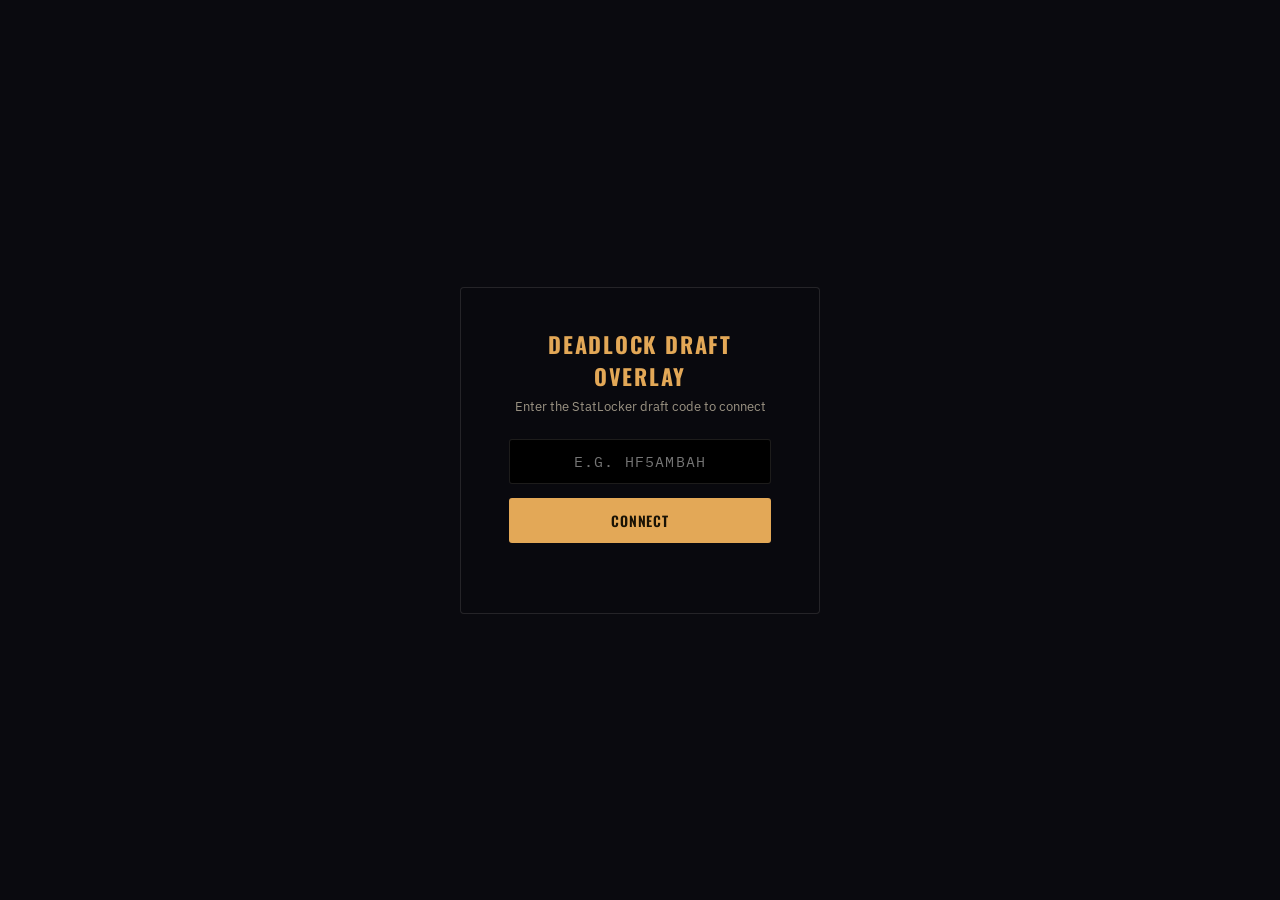
==== index.html @ af98deb0 "Initial commit: Deadlock tournament draft overlay" ====
<!doctype html>
<html lang="en">
<head>
<meta charset="utf-8" />
<meta name="viewport" content="width=device-width,initial-scale=1" />
<title>Deadlock Draft Overlay</title>

<link rel="preconnect" href="https://fonts.googleapis.com">
<link rel="preconnect" href="https://fonts.gstatic.com" crossorigin>
<link href="https://fonts.googleapis.com/css2?family=Oswald:wght@400;500;600;700&family=IBM+Plex+Sans:wght@400;500;600&family=IBM+Plex+Mono:wght@500&display=swap" rel="stylesheet">

<link rel="stylesheet" href="css/tokens.css">
<link rel="stylesheet" href="css/base.css">
<link rel="stylesheet" href="css/setup.css">
<link rel="stylesheet" href="css/overlay.css">
</head>
<body>

<!-- Connection screen: hidden once a draft is joined -->
<div id="setup">
  <div class="panel">
    <h1>Deadlock Draft Overlay</h1>
    <p>Enter the StatLocker draft code to connect</p>
    <input id="codeInput" placeholder="e.g. HF5AMBAH" maxlength="12" autocomplete="off" />
    <button id="connectBtn">Connect</button>
    <div class="status" id="statusMsg"></div>
  </div>
</div>

<!-- The actual overlay -->
<div id="overlay">
  <div class="stage">

    <div class="lobby-name" id="lobbyName"></div>

    <div class="header">
      <div class="team-tag team-amber" id="teamAmberTag">
        <img class="team-logo" id="teamAmberLogo" src="" alt="" />
        <div class="name" id="teamAmberName">Team 1</div>
      </div>

      <div class="sigil-wrap">
        <svg viewBox="0 0 118 118" aria-hidden="true">
          <circle class="sigil-ring-bg" cx="59" cy="59" r="52" fill="none" stroke-width="4"/>
          <circle class="sigil-ring" id="sigilRing" cx="59" cy="59" r="52" fill="none" stroke-width="4"
                  stroke-dasharray="326.7" stroke-dashoffset="0"
                  transform="rotate(-90 59 59)"/>
        </svg>
        <div class="sigil-center">
          <div class="t" id="timerText">--</div>
          <div class="phase" id="phaseText">Waiting</div>
        </div>
      </div>

      <div class="team-tag team-sapphire right" id="teamSapphireTag">
        <img class="team-logo" id="teamSapphireLogo" src="" alt="" />
        <div class="name" id="teamSapphireName">Team 2</div>
      </div>
    </div>

    <div class="bans-row">
      <div class="bans-side" id="bansAmber"></div>
      <div class="bans-side right" id="bansSapphire"></div>
    </div>

    <div class="picks-row">
      <div class="picks-col" id="picksAmber"></div>
      <div class="picks-col right" id="picksSapphire"></div>
    </div>

  </div>
</div>

<script type="module" src="js/main.js"></script>
</body>
</html>
---- css/tokens.css ----
/* ============================================================
   Design tokens.
   Change colours / sizes here and the whole overlay follows.
   ============================================================ */

:root{
  /* Surfaces */
  --bg:               transparent;      /* keep transparent for OBS */
  --obsidian:         #0A0A0F;
  --obsidian-glass:   rgba(10, 10, 15, 0.82);
  --slot-empty-a:     #14141A;
  --slot-empty-b:     #191920;

  /* Text */
  --ink:              #EDE7D9;
  --ink-dim:          #9C9484;

  /* Team colours */
  --amber:            #E3A857;
  --sapphire:         #5B8CE0;
  --ban-red:          #8B2F3B;

  /* Lines */
  --hairline:         rgba(237, 231, 217, 0.12);

  /* Type */
  --font-display:     'Oswald', sans-serif;
  --font-body:        'IBM Plex Sans', sans-serif;
  --font-mono:        'IBM Plex Mono', monospace;

  /* Sizing */
  --portrait-pick:    44px;
  --portrait-ban:     44px;
  --ban-slot-width:   64px;
  --stage-max-width:  1500px;
  --radius:           3px;
}
---- css/base.css ----
/* ============================================================
   Base reset + typography
   ============================================================ */

*{ box-sizing: border-box; }

html, body{
  margin: 0;
  padding: 0;
  width: 100%;
  height: 100%;
  overflow: hidden;
  background: var(--bg);
  color: var(--ink);
  font-family: var(--font-body);
}

img{ display: block; }

.mono{ font-family: var(--font-mono); }
---- css/setup.css ----
/* ============================================================
   Connect screen
   ============================================================ */

#setup{
  position: fixed;
  inset: 0;
  display: flex;
  align-items: center;
  justify-content: center;
  background: var(--obsidian);
  z-index: 10;
}

#setup.hidden{ display: none; }

#setup .panel{
  width: 360px;
  padding: 40px 48px;
  text-align: center;
  background: var(--obsidian-glass);
  border: 1px solid var(--hairline);
  border-radius: 4px;
}

#setup h1{
  margin: 0 0 6px;
  font-family: var(--font-display);
  font-size: 22px;
  letter-spacing: 0.08em;
  text-transform: uppercase;
  color: var(--amber);
}

#setup p{
  margin: 0 0 24px;
  font-size: 13px;
  color: var(--ink-dim);
}

#setup input{
  width: 100%;
  padding: 12px 14px;
  background: #000;
  border: 1px solid var(--hairline);
  border-radius: var(--radius);
  color: var(--ink);
  font-family: var(--font-mono);
  font-size: 15px;
  letter-spacing: 0.08em;
  text-align: center;
  text-transform: uppercase;
}

#setup button{
  width: 100%;
  margin-top: 14px;
  padding: 12px;
  border: none;
  border-radius: var(--radius);
  background: var(--amber);
  color: #1A1305;
  font-family: var(--font-display);
  font-weight: 600;
  font-size: 14px;
  letter-spacing: 0.06em;
  text-transform: uppercase;
  cursor: pointer;
}

#setup button:hover{ filter: brightness(1.1); }

#setup .status{
  min-height: 16px;
  margin-top: 14px;
  font-size: 12px;
  color: var(--ink-dim);
}

#setup .status.err{ color: var(--ban-red); }
---- css/overlay.css ----
/* ============================================================
   Overlay: layout + components
   ============================================================ */

#overlay{
  display: none;
  position: relative;
  width: 100%;
  height: 100%;
  padding: 18px;
}

#overlay.visible{ display: block; }

.stage{
  max-width: var(--stage-max-width);
  margin: 0 auto;
  display: flex;
  flex-direction: column;
  gap: 14px;
}

.lobby-name{
  text-align: center;
  font-size: 11px;
  letter-spacing: 0.08em;
  text-transform: uppercase;
  color: var(--ink-dim);
}

/* ---------------- Header ---------------- */

.header{
  display: grid;
  grid-template-columns: 1fr auto 1fr;
  align-items: center;
  gap: 18px;
}

.team-tag{
  display: flex;
  align-items: center;
  gap: 12px;
}

.team-tag.right{
  flex-direction: row-reverse;
  text-align: right;
}

.team-logo{
  width: 38px;
  height: 38px;
  object-fit: contain;
}

.team-tag .name{
  font-family: var(--font-display);
  font-size: 20px;
  letter-spacing: 0.04em;
  text-transform: uppercase;
}

.team-amber .name{ color: var(--amber); }
.team-sapphire .name{ color: var(--sapphire); }

/* ---------------- Timer ---------------- */

.sigil-wrap{
  position: relative;
  width: 118px;
  height: 118px;
  display: flex;
  align-items: center;
  justify-content: center;
}

.sigil-wrap svg{
  position: absolute;
  inset: 0;
}

.sigil-ring-bg{ stroke: rgba(237, 231, 217, 0.08); }

.sigil-ring{
  stroke: var(--amber);
  stroke-linecap: round;
}

.sigil-ring.sapphire-active{ stroke: var(--sapphire); }

.sigil-center{
  position: relative;
  text-align: center;
}

.sigil-center .t{
  font-family: var(--font-mono);
  font-size: 30px;
  font-weight: 500;
  line-height: 1;
}

.sigil-center .phase{
  margin-top: 3px;
  font-family: var(--font-display);
  font-size: 9px;
  letter-spacing: 0.12em;
  text-transform: uppercase;
  color: var(--ink-dim);
}

/* ---------------- Bans ---------------- */

.bans-row{
  display: flex;
  gap: 16px;
}

.bans-side{
  flex: 1;
  display: flex;
  gap: 8px;
}

.bans-side.right{ justify-content: flex-end; }

.ban-slot{
  width: var(--ban-slot-width);
  display: flex;
  flex-direction: column;
  align-items: center;
  gap: 3px;
  flex-shrink: 0;
}

.ban-slot .portrait-wrap{
  position: relative;
  width: var(--portrait-ban);
  height: var(--portrait-ban);
  border-radius: var(--radius);
  overflow: hidden;
  background: #1A1A22;
  border: 1px solid var(--hairline);
}

.ban-slot img{
  width: 100%;
  height: 100%;
  object-fit: cover;
  filter: grayscale(1) brightness(0.55);
}

/* Diagonal slash marking the hero as banned */
.ban-slot .portrait-wrap::after{
  content: '';
  position: absolute;
  inset: 0;
  background: linear-gradient(
    135deg,
    transparent 46%,
    var(--ban-red) 48%,
    var(--ban-red) 52%,
    transparent 54%
  );
  opacity: 0.9;
}

.ban-slot .ban-name{
  max-width: var(--ban-slot-width);
  font-family: var(--font-display);
  font-size: 9px;
  line-height: 1.15;
  letter-spacing: 0.03em;
  text-align: center;
  text-transform: uppercase;
  color: var(--ink-dim);
}

.ban-slot.empty .portrait-wrap{
  background: repeating-linear-gradient(
    45deg,
    var(--slot-empty-a), var(--slot-empty-a) 4px,
    var(--slot-empty-b) 4px, var(--slot-empty-b) 8px
  );
}

.ban-slot.empty .portrait-wrap::after{ display: none; }

/* ---------------- Picks ---------------- */

.picks-row{
  display: grid;
  grid-template-columns: 1fr 1fr;
  gap: 16px;
}

.picks-col{
  display: flex;
  flex-direction: column;
  gap: 8px;
}

.picks-col.right .pick-card{
  flex-direction: row-reverse;
  text-align: right;
}

.pick-card{
  display: flex;
  align-items: center;
  gap: 12px;
  min-height: 60px;
  padding: 8px 12px;
  background: var(--obsidian-glass);
  border: 1px solid var(--hairline);
  border-radius: var(--radius);
}

.pick-card.filled.amber-side{ border-left: 3px solid var(--amber); }
.pick-card.filled.sapphire-side{ border-right: 3px solid var(--sapphire); }

.pick-portrait{
  width: var(--portrait-pick);
  height: var(--portrait-pick);
  flex-shrink: 0;
  border-radius: var(--radius);
  overflow: hidden;
  background: #1A1A22;
}

.pick-portrait img{
  width: 100%;
  height: 100%;
  object-fit: cover;
}

.pick-info .hname{
  font-family: var(--font-display);
  font-size: 15px;
  letter-spacing: 0.03em;
  text-transform: uppercase;
}

.pick-info .horder{
  font-family: var(--font-mono);
  font-size: 10px;
  color: var(--ink-dim);
}

.pick-card.empty .pick-portrait{
  background: repeating-linear-gradient(
    45deg,
    var(--slot-empty-a), var(--slot-empty-a) 4px,
    var(--slot-empty-b) 4px, var(--slot-empty-b) 8px
  );
}

.pick-card.empty .hname{
  font-size: 12px;
  color: var(--ink-dim);
}

/* ---------------- Active turn (static highlight) ---------------- */

.team-tag.active-turn .name{ text-decoration: underline; text-underline-offset: 4px; }

.slot-active.pick-card{ border-style: dashed; }
.slot-active .portrait-wrap{ border-style: dashed; }

.amber-active.pick-card,
.amber-active .portrait-wrap{ border-color: var(--amber); }

.sapphire-active.pick-card,
.sapphire-active .portrait-wrap{ border-color: var(--sapphire); }
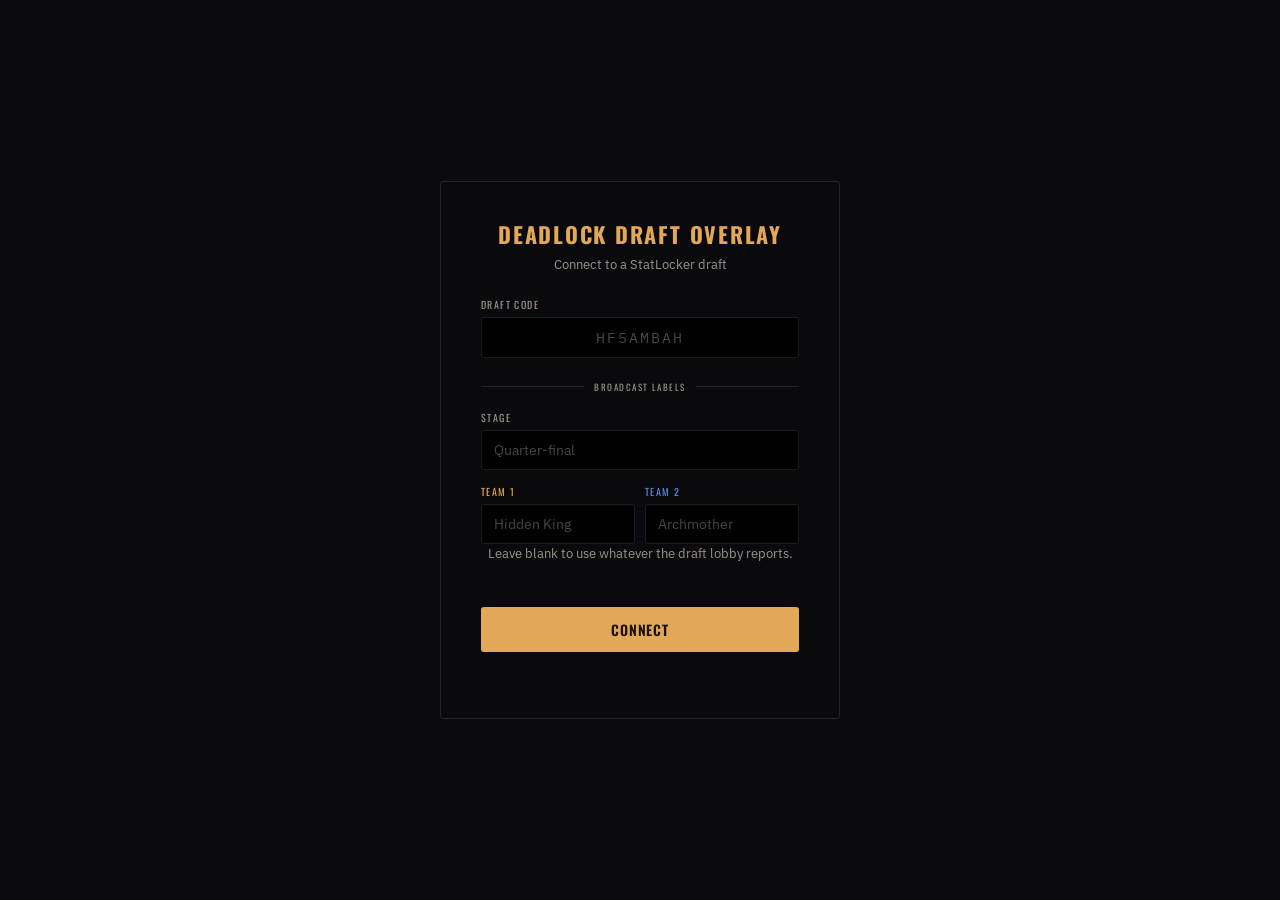
==== commit 9b74f396: "Add broadcast labels and fix pending-step rendering" ====
--- a/index.html
+++ b/index.html
@@ -20,8 +20,33 @@
 <div id="setup">
   <div class="panel">
     <h1>Deadlock Draft Overlay</h1>
-    <p>Enter the StatLocker draft code to connect</p>
-    <input id="codeInput" placeholder="e.g. HF5AMBAH" maxlength="12" autocomplete="off" />
+    <p>Connect to a StatLocker draft</p>
+
+    <label class="field">
+      <span class="label">Draft code</span>
+      <input id="codeInput" class="code" placeholder="HF5AMBAH" maxlength="12" autocomplete="off" />
+    </label>
+
+    <div class="divider"><span>Broadcast labels</span></div>
+
+    <label class="field">
+      <span class="label">Stage</span>
+      <input id="stageInput" placeholder="Quarter-final" maxlength="48" autocomplete="off" />
+    </label>
+
+    <div class="field-row">
+      <label class="field">
+        <span class="label amber-label">Team 1</span>
+        <input id="team1Input" placeholder="Hidden King" maxlength="24" autocomplete="off" />
+      </label>
+      <label class="field">
+        <span class="label sapphire-label">Team 2</span>
+        <input id="team2Input" placeholder="Archmother" maxlength="24" autocomplete="off" />
+      </label>
+    </div>
+
+    <p class="hint">Leave blank to use whatever the draft lobby reports.</p>
+
     <button id="connectBtn">Connect</button>
     <div class="status" id="statusMsg"></div>
   </div>
@@ -31,11 +56,11 @@
 <div id="overlay">
   <div class="stage">
 
-    <div class="lobby-name" id="lobbyName"></div>
+    <div class="stage-label" id="stageLabel"></div>
 
     <div class="header">
       <div class="team-tag team-amber" id="teamAmberTag">
-        <img class="team-logo" id="teamAmberLogo" src="" alt="" />
+        <img class="team-logo" id="teamAmberLogo" src="" alt="" hidden />
         <div class="name" id="teamAmberName">Team 1</div>
       </div>
 
@@ -53,7 +78,7 @@
       </div>
 
       <div class="team-tag team-sapphire right" id="teamSapphireTag">
-        <img class="team-logo" id="teamSapphireLogo" src="" alt="" />
+        <img class="team-logo" id="teamSapphireLogo" src="" alt="" hidden />
         <div class="name" id="teamSapphireName">Team 2</div>
       </div>
     </div>
--- a/css/tokens.css
+++ b/css/tokens.css
@@ -5,7 +5,7 @@
 
 :root{
   /* Surfaces */
-  --bg:               transparent;      /* keep transparent for OBS */
+  --bg:               #202024;      /* set to `transparent` for OBS overlay use */
   --obsidian:         #0A0A0F;
   --obsidian-glass:   rgba(10, 10, 15, 0.82);
   --slot-empty-a:     #14141A;
--- a/css/setup.css
+++ b/css/setup.css
@@ -10,14 +10,15 @@
   justify-content: center;
   background: var(--obsidian);
   z-index: 10;
+  overflow-y: auto;
+  padding: 24px;
 }
 
 #setup.hidden{ display: none; }
 
 #setup .panel{
-  width: 360px;
-  padding: 40px 48px;
-  text-align: center;
+  width: 400px;
+  padding: 36px 40px;
   background: var(--obsidian-glass);
   border: 1px solid var(--hairline);
   border-radius: 4px;
@@ -29,32 +30,108 @@
   font-size: 22px;
   letter-spacing: 0.08em;
   text-transform: uppercase;
+  text-align: center;
   color: var(--amber);
 }
 
-#setup p{
+#setup > .panel > p{
   margin: 0 0 24px;
   font-size: 13px;
+  text-align: center;
   color: var(--ink-dim);
 }
 
+/* ---------------- Fields ---------------- */
+
+.field{
+  display: block;
+  margin-bottom: 14px;
+}
+
+.field .label{
+  display: block;
+  margin-bottom: 5px;
+  font-family: var(--font-display);
+  font-size: 10px;
+  letter-spacing: 0.14em;
+  text-transform: uppercase;
+  color: var(--ink-dim);
+}
+
+.field .label.amber-label{ color: var(--amber); }
+.field .label.sapphire-label{ color: var(--sapphire); }
+
 #setup input{
   width: 100%;
-  padding: 12px 14px;
+  padding: 10px 12px;
   background: #000;
   border: 1px solid var(--hairline);
   border-radius: var(--radius);
   color: var(--ink);
+  font-family: var(--font-body);
+  font-size: 14px;
+}
+
+#setup input:focus{
+  outline: none;
+  border-color: var(--amber);
+}
+
+#setup input.code{
   font-family: var(--font-mono);
   font-size: 15px;
-  letter-spacing: 0.08em;
+  letter-spacing: 0.14em;
   text-align: center;
   text-transform: uppercase;
 }
 
+#setup input::placeholder{ color: #4A4640; }
+
+.field-row{
+  display: grid;
+  grid-template-columns: 1fr 1fr;
+  gap: 10px;
+}
+
+.field-row .field{ margin-bottom: 0; }
+
+/* ---------------- Divider ---------------- */
+
+.divider{
+  display: flex;
+  align-items: center;
+  gap: 10px;
+  margin: 22px 0 16px;
+}
+
+.divider::before,
+.divider::after{
+  content: '';
+  flex: 1;
+  height: 1px;
+  background: var(--hairline);
+}
+
+.divider span{
+  font-family: var(--font-display);
+  font-size: 9px;
+  letter-spacing: 0.16em;
+  text-transform: uppercase;
+  color: var(--ink-dim);
+}
+
+/* ---------------- Actions ---------------- */
+
+#setup .hint{
+  margin: 12px 0 0;
+  font-size: 11px;
+  line-height: 1.5;
+  color: #605B52;
+}
+
 #setup button{
   width: 100%;
-  margin-top: 14px;
+  margin-top: 20px;
   padding: 12px;
   border: none;
   border-radius: var(--radius);
@@ -74,6 +151,7 @@
   min-height: 16px;
   margin-top: 14px;
   font-size: 12px;
+  text-align: center;
   color: var(--ink-dim);
 }
 
--- a/css/overlay.css
+++ b/css/overlay.css
@@ -20,13 +20,18 @@
   gap: 14px;
 }
 
-.lobby-name{
+.stage-label{
   text-align: center;
-  font-size: 11px;
-  letter-spacing: 0.08em;
-  text-transform: uppercase;
-  color: var(--ink-dim);
-}
+  font-family: var(--font-display);
+  font-size: 12px;
+  letter-spacing: 0.16em;
+  text-transform: uppercase;
+  color: var(--ink-dim);
+}
+
+/* Collapse entirely when no stage was entered, so the header
+   doesn't sit lower than it needs to. */
+.stage-label:empty{ display: none; }
 
 /* ---------------- Header ---------------- */
 
@@ -53,6 +58,9 @@
   height: 38px;
   object-fit: contain;
 }
+
+/* `hidden` alone loses to the flex context, so be explicit. */
+.team-logo[hidden]{ display: none; }
 
 .team-tag .name{
   font-family: var(--font-display);
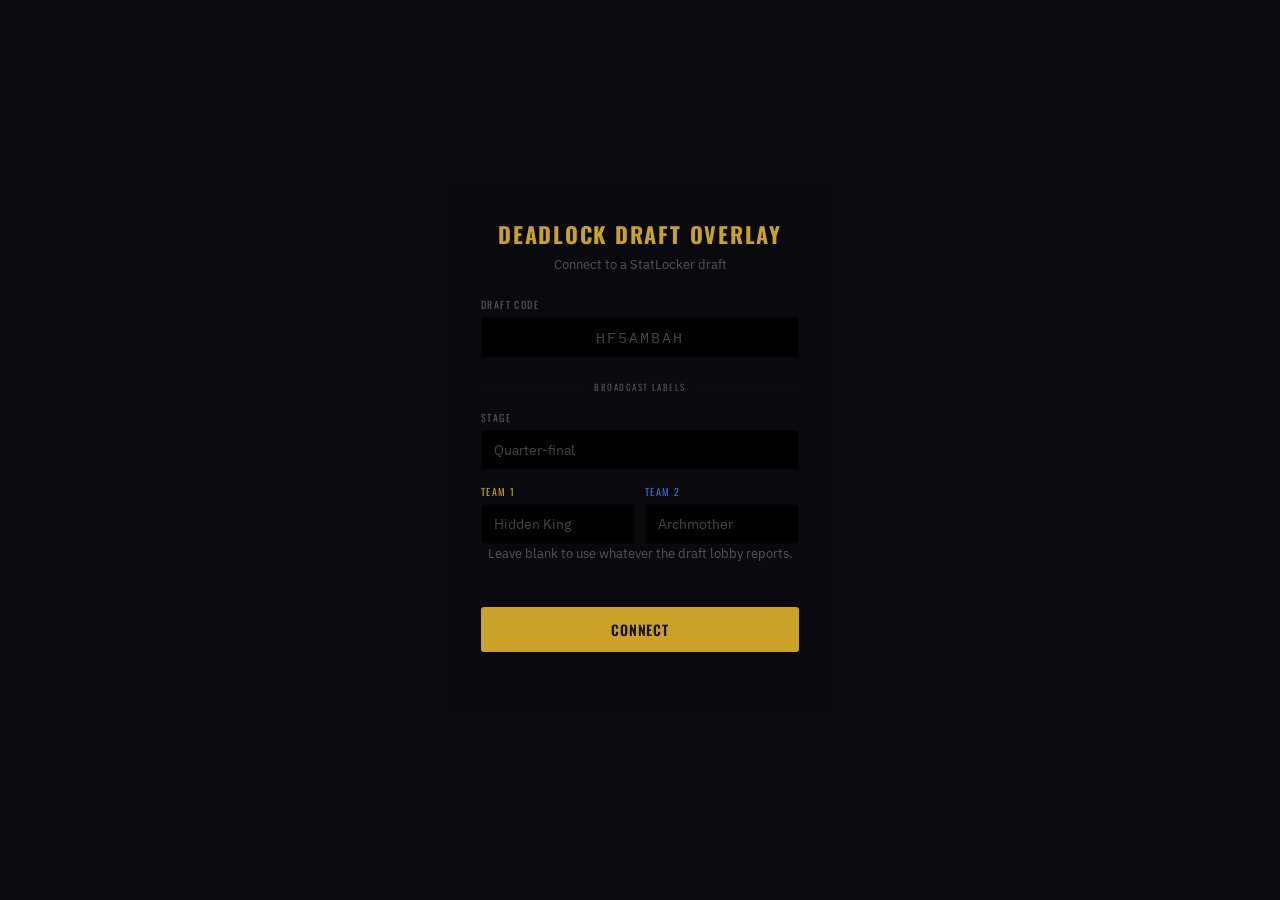
==== commit cfb8c23c: "Rebuild layout and add pick/ban reveals New 1920x1080 layout, hero art split by slot (gloats, critic" ====
--- a/index.html
+++ b/index.html
@@ -13,6 +13,7 @@
 <link rel="stylesheet" href="css/base.css">
 <link rel="stylesheet" href="css/setup.css">
 <link rel="stylesheet" href="css/overlay.css">
+<link rel="stylesheet" href="css/reveal.css">
 </head>
 <body>
 
@@ -52,46 +53,56 @@
   </div>
 </div>
 
-<!-- The actual overlay -->
+<!--
+  The overlay.
+
+  Fixed 1920x1080 design canvas, scaled to fit the window by JS.
+  Everything is absolutely positioned so the layout matches the
+  design exactly rather than reflowing.
+
+  The upper area is deliberately left empty for cameras, logo
+  and title — nothing here should extend above the stage label.
+-->
 <div id="overlay">
-  <div class="stage">
+  <div class="canvas" id="canvas">
 
     <div class="stage-label" id="stageLabel"></div>
 
-    <div class="header">
-      <div class="team-tag team-amber" id="teamAmberTag">
-        <img class="team-logo" id="teamAmberLogo" src="" alt="" hidden />
-        <div class="name" id="teamAmberName">Team 1</div>
-      </div>
+    <!-- Bans: two per side, flanking the centre -->
+    <div class="bans bans-amber"    id="bansAmber"></div>
+    <div class="bans bans-sapphire" id="bansSapphire"></div>
 
-      <div class="sigil-wrap">
-        <svg viewBox="0 0 118 118" aria-hidden="true">
-          <circle class="sigil-ring-bg" cx="59" cy="59" r="52" fill="none" stroke-width="4"/>
-          <circle class="sigil-ring" id="sigilRing" cx="59" cy="59" r="52" fill="none" stroke-width="4"
-                  stroke-dasharray="326.7" stroke-dashoffset="0"
-                  transform="rotate(-90 59 59)"/>
-        </svg>
-        <div class="sigil-center">
-          <div class="t" id="timerText">--</div>
-          <div class="phase" id="phaseText">Waiting</div>
-        </div>
-      </div>
+    <!-- Team names, sitting above the outer end of each pick row -->
+    <div class="team-name team-amber"    id="teamAmberName">Team 1</div>
+    <div class="team-name team-sapphire" id="teamSapphireName">Team 2</div>
 
-      <div class="team-tag team-sapphire right" id="teamSapphireTag">
-        <img class="team-logo" id="teamSapphireLogo" src="" alt="" hidden />
-        <div class="name" id="teamSapphireName">Team 2</div>
+    <!-- Picks: six per side along the bottom -->
+    <div class="picks picks-amber"    id="picksAmber"></div>
+    <div class="picks picks-sapphire" id="picksSapphire"></div>
+
+    <!-- Timer, centred between the two pick rows -->
+    <div class="timer" id="timer">
+      <svg class="timer-ring" viewBox="0 0 120 120" aria-hidden="true">
+        <circle class="ring-bg" cx="60" cy="60" r="54" fill="none" stroke-width="5"/>
+        <circle class="ring-fg" id="timerRing" cx="60" cy="60" r="54" fill="none" stroke-width="5"
+                stroke-dasharray="339.3" stroke-dashoffset="0"
+                transform="rotate(-90 60 60)"/>
+      </svg>
+      <div class="timer-center">
+        <div class="timer-value" id="timerValue">--</div>
+        <div class="timer-phase" id="timerPhase">Waiting</div>
       </div>
     </div>
 
-    <div class="bans-row">
-      <div class="bans-side" id="bansAmber"></div>
-      <div class="bans-side right" id="bansSapphire"></div>
-    </div>
+    <!--
+      Big centre-stage reveal.
 
-    <div class="picks-row">
-      <div class="picks-col" id="picksAmber"></div>
-      <div class="picks-col right" id="picksSapphire"></div>
-    </div>
+      Both live below the camera area on purpose: the scrim starts
+      at --reveal-top and the render is clamped to the same band, so
+      neither can creep up over the cams. See css/reveal.css.
+    -->
+    <div class="reveal-scrim" id="revealScrim"></div>
+    <div class="reveal-stage" id="revealStage"></div>
 
   </div>
 </div>
--- a/css/tokens.css
+++ b/css/tokens.css
@@ -5,33 +5,72 @@
 
 :root{
   /* Surfaces */
-  --bg:               #202024;      /* set to `transparent` for OBS overlay use */
+  --bg:               #4A4A4E;      /* set to `transparent` for OBS overlay use */
   --obsidian:         #0A0A0F;
   --obsidian-glass:   rgba(10, 10, 15, 0.82);
-  --slot-empty-a:     #14141A;
-  --slot-empty-b:     #191920;
+  --panel:            rgba(214, 214, 214, 0.9);
+  --slot-empty:       rgba(214, 214, 214, 0.85);
 
   /* Text */
-  --ink:              #EDE7D9;
-  --ink-dim:          #9C9484;
+  --ink:              #16161A;
+  --ink-dim:          #55525C;
 
   /* Team colours */
-  --amber:            #E3A857;
-  --sapphire:         #5B8CE0;
-  --ban-red:          #8B2F3B;
+  --amber:            #C9A227;
+  --sapphire:         #3E6FC4;
+  --ban-red:          #A32E3C;
+
+  /* Waiting-slot fills */
+  --amber-wait:       #C8B78E;
+  --sapphire-wait:    #9BB3DA;
 
   /* Lines */
-  --hairline:         rgba(237, 231, 217, 0.12);
+  --hairline:         rgba(20, 20, 26, 0.25);
 
   /* Type */
   --font-display:     'Oswald', sans-serif;
   --font-body:        'IBM Plex Sans', sans-serif;
   --font-mono:        'IBM Plex Mono', monospace;
 
-  /* Sizing */
-  --portrait-pick:    44px;
-  --portrait-ban:     44px;
-  --ban-slot-width:   64px;
-  --stage-max-width:  1500px;
+  /* ---------- Layout (design canvas is 1920x1080) ---------- */
+
+  --canvas-w:         1920px;
+  --canvas-h:         1080px;
+
+  --card-w:           120px;   /* pick and ban cards share a width */
+  --card-gap:         12px;
+  --pick-h:           185px;
+  --ban-h:            180px;
+
+  --centre-gap:       40px;    /* space between the two ban pairs */
+  --timer-size:       130px;
+
+  /* Hero name plates. Fixed width so every name occupies the same
+     footprint; height follows each SVG's own proportions. */
+  --name-w:           100px;
+  --name-bottom:      10px;
+  --name-angle:       -10deg;
+
+  /* Pick/ban reveal timing. */
+  --reveal-wipe:      0.55s;   /* art wiping up the card */
+  --reveal-name:      0.35s;   /* name settling in after it */
+
+  /* ---------- Big centre-stage reveal ----------
+     --reveal-top is the camera safe line: nothing in the big
+     reveal is allowed above it. Raise it and the render shrinks
+     to match rather than overlapping the cams. */
+
+  --reveal-top:       470px;
+  --reveal-bottom:    120px;   /* distance from canvas bottom */
+  --reveal-max-w:     620px;
+
+  /* How far up the artwork the bottom fade reaches. Larger = softer
+     landing; set to 0% for a hard edge. */
+  --reveal-fade:      14%;
+
+  --reveal-in:        0.70s;
+  --reveal-hold:      1.20s;
+  --reveal-out:       0.50s;
+
   --radius:           3px;
 }
--- a/css/overlay.css
+++ b/css/overlay.css
@@ -1,283 +1,391 @@
 /* ============================================================
-   Overlay: layout + components
+   Overlay layout.
+
+   Built on a fixed 1920x1080 canvas, scaled to fit the window by
+   JS. Positions are absolute so the result matches the design
+   rather than reflowing.
+
+   Layout map (y, top to bottom):
+       0 –  460   free: cameras, logo, title
+     470 –  514   stage label
+     540 –  720   bans
+     700 –  740   team names
+     770 –  955   picks + timer
+     955 – 1080   free
+
+   The whole upper half is intentionally empty. Nothing in here
+   should grow upward into it.
    ============================================================ */
 
 #overlay{
   display: none;
+  position: fixed;
+  inset: 0;
+  overflow: hidden;
+}
+
+#overlay.visible{ display: block; }
+
+/* Scaled by JS via --canvas-scale; origin top-left so the
+   translate in the transform positions it predictably. */
+.canvas{
+  position: absolute;
+  top: 50%;
+  left: 50%;
+  width: var(--canvas-w);
+  height: var(--canvas-h);
+  transform: translate(-50%, -50%) scale(var(--canvas-scale, 1));
+  transform-origin: center center;
+}
+
+/* ---------------- Stage label ---------------- */
+
+.stage-label{
+  position: absolute;
+  top: 470px;
+  left: 50%;
+  transform: translateX(-50%);
+  min-width: 460px;
+  padding: 10px 28px;
+  text-align: center;
+  font-family: var(--font-display);
+  font-size: 20px;
+  font-weight: 500;
+  letter-spacing: 0.18em;
+  text-transform: uppercase;
+  color: var(--ink);
+  background: var(--panel);
+  border: 1px solid var(--hairline);
+  border-radius: var(--radius);
+}
+
+.stage-label:empty{ display: none; }
+
+/* ---------------- Team names ---------------- */
+
+.team-name{
+  position: absolute;
+  top: 700px;
+  width: 460px;
+  padding: 9px 16px;
+  text-align: center;
+  font-family: var(--font-display);
+  font-size: 22px;
+  font-weight: 600;
+  letter-spacing: 0.06em;
+  text-transform: uppercase;
+  background: var(--panel);
+  border: 1px solid var(--hairline);
+  border-radius: var(--radius);
+  white-space: nowrap;
+  overflow: hidden;
+  text-overflow: ellipsis;
+}
+
+.team-name.team-amber{
+  left: 50px;
+  color: var(--amber);
+  border-bottom: 2px solid var(--amber);
+}
+
+.team-name.team-sapphire{
+  right: 50px;
+  color: var(--sapphire);
+  border-bottom: 2px solid var(--sapphire);
+}
+
+/* ---------------- Card rows ---------------- */
+
+.bans,
+.picks{
+  position: absolute;
+  display: flex;
+  gap: var(--card-gap);
+}
+
+/* Bans flank the centre line, two per side. */
+.bans{
+  top: 540px;
+  height: var(--ban-h);
+}
+
+.bans-amber{ right: calc(50% + var(--centre-gap) / 2); }
+.bans-sapphire{ left: calc(50% + var(--centre-gap) / 2); }
+
+/* Picks run along the bottom, six per side, anchored outward. */
+.picks{
+  top: 770px;
+  height: var(--pick-h);
+}
+
+.picks-amber{ left: 50px; }
+.picks-sapphire{ right: 50px; }
+
+/* ---------------- Cards ---------------- */
+
+.card{
   position: relative;
+  width: var(--card-w);
+  height: 100%;
+  flex-shrink: 0;
+  border-radius: var(--radius);
+  overflow: hidden;
+  background: var(--slot-empty);
+  border: 1px solid var(--hairline);
+}
+
+.card-art{
+  position: absolute;
+  inset: 0;
   width: 100%;
   height: 100%;
-  padding: 18px;
-}
-
-#overlay.visible{ display: block; }
-
-.stage{
-  max-width: var(--stage-max-width);
-  margin: 0 auto;
-  display: flex;
-  flex-direction: column;
-  gap: 14px;
-}
-
-.stage-label{
+  object-fit: cover;
+}
+
+/* Hero name artwork, sitting over the lower part of the card.
+   Width is fixed and height follows the SVG's own aspect ratio, so
+   every name occupies the same horizontal footprint regardless of
+   how wide or narrow the artwork is. */
+.card-name{
+  position: absolute;
+  left: 50%;
+  bottom: var(--name-bottom);
+  z-index: 3;
+  width: var(--name-w);
+  height: auto;
+  transform: translateX(-50%) rotate(var(--name-angle));
+  transform-origin: center center;
+  filter: drop-shadow(0 2px 4px rgba(0, 0, 0, 0.9));
+}
+
+/* Text fallback when a hero has no name artwork. */
+.card-name-text{
+  position: absolute;
+  left: 50%;
+  bottom: var(--name-bottom);
+  z-index: 3;
+  width: var(--name-w);
+  transform: translateX(-50%) rotate(var(--name-angle));
+  transform-origin: center center;
   text-align: center;
   font-family: var(--font-display);
-  font-size: 12px;
-  letter-spacing: 0.16em;
-  text-transform: uppercase;
-  color: var(--ink-dim);
-}
-
-/* Collapse entirely when no stage was entered, so the header
-   doesn't sit lower than it needs to. */
-.stage-label:empty{ display: none; }
-
-/* ---------------- Header ---------------- */
-
-.header{
-  display: grid;
-  grid-template-columns: 1fr auto 1fr;
-  align-items: center;
-  gap: 18px;
-}
-
-.team-tag{
-  display: flex;
-  align-items: center;
-  gap: 12px;
-}
-
-.team-tag.right{
-  flex-direction: row-reverse;
-  text-align: right;
-}
-
-.team-logo{
-  width: 38px;
-  height: 38px;
-  object-fit: contain;
-}
-
-/* `hidden` alone loses to the flex context, so be explicit. */
-.team-logo[hidden]{ display: none; }
-
-.team-tag .name{
-  font-family: var(--font-display);
-  font-size: 20px;
+  font-size: 15px;
+  font-weight: 600;
   letter-spacing: 0.04em;
   text-transform: uppercase;
-}
-
-.team-amber .name{ color: var(--amber); }
-.team-sapphire .name{ color: var(--sapphire); }
+  color: #EDE7D9;
+  text-shadow: 0 2px 5px rgba(0, 0, 0, 0.95);
+}
+
+/* Gradient so names stay readable over busy art.
+   Sits below the name plate — without an explicit z-index a
+   pseudo-element paints as the last child and dims the name. */
+.card.filled::after{
+  content: '';
+  position: absolute;
+  inset: 0;
+  z-index: 1;
+  background: linear-gradient(
+    to bottom,
+    transparent 45%,
+    rgba(0, 0, 0, 0.75) 100%
+  );
+  pointer-events: none;
+}
+
+.card.pick.filled.amber-side{ border-bottom: 3px solid var(--amber); }
+.card.pick.filled.sapphire-side{ border-bottom: 3px solid var(--sapphire); }
+
+/* Bans read as struck out rather than celebrated. */
+.card.ban.filled .card-art{ filter: grayscale(0.85) brightness(0.6); }
+
+.card.ban.filled::before{
+  content: '';
+  position: absolute;
+  inset: 0;
+  z-index: 2;
+  background: linear-gradient(
+    135deg,
+    transparent 47.5%,
+    var(--ban-red) 48.5%,
+    var(--ban-red) 51.5%,
+    transparent 52.5%
+  );
+  opacity: 0.85;
+}
+
+/* ---------------- Empty + waiting ---------------- */
+
+.card.empty{
+  background: var(--slot-empty);
+  border-style: solid;
+}
+
+/* The slot about to be filled. Blinks so the eye lands on
+   whose turn it is without needing to read anything. */
+.card.waiting{
+  animation: waitingBlink 1.15s ease-in-out infinite;
+}
+
+.card.waiting.amber-side{
+  background: var(--amber-wait);
+  border-color: var(--amber);
+}
+
+.card.waiting.sapphire-side{
+  background: var(--sapphire-wait);
+  border-color: var(--sapphire);
+}
+
+@keyframes waitingBlink{
+  0%, 100%{ opacity: 1; }
+  50%{ opacity: 0.45; }
+}
+
+/* ---------------- Reveal ---------------- */
+
+/*
+   Plays once, only on the card that was just picked or banned.
+
+   The art wipes up from the bottom of the slot, a band of light
+   travels with the leading edge, and the name settles in once the
+   wipe has finished. Everything is keyed off `.revealing`, which
+   the renderer adds only for steps it hasn't shown before — so
+   joining a draft late paints the existing picks instantly rather
+   than replaying the whole draft.
+*/
+
+@keyframes revealWipe{
+  from{ clip-path: inset(100% 0 0 0); }
+  to  { clip-path: inset(0 0 0 0); }
+}
+
+.card.revealing .card-art,
+.card.revealing::after{
+  animation: revealWipe var(--reveal-wipe) cubic-bezier(0.25, 0.8, 0.3, 1) both;
+}
+
+/* Band of light riding the leading edge of the wipe. */
+.card-sweep{
+  position: absolute;
+  left: 0;
+  right: 0;
+  bottom: 0;
+  z-index: 4;
+  height: 46px;
+  pointer-events: none;
+  background: linear-gradient(
+    to top,
+    rgba(255, 255, 255, 0) 0%,
+    rgba(255, 255, 255, 0.55) 65%,
+    rgba(255, 255, 255, 0.95) 100%
+  );
+  animation: revealSweep var(--reveal-wipe) cubic-bezier(0.25, 0.8, 0.3, 1) both;
+}
+
+@keyframes revealSweep{
+  from{ transform: translateY(0); opacity: 0; }
+  15% { opacity: 0.9; }
+  85% { opacity: 0.5; }
+  to  { transform: translateY(calc(-1 * var(--pick-h))); opacity: 0; }
+}
+
+/* Name waits for the wipe, then settles. The translateX/rotate are
+   repeated here because a transform animation replaces the whole
+   transform, not just the part it changes. */
+@keyframes revealName{
+  from{
+    opacity: 0;
+    transform: translateX(-50%) rotate(var(--name-angle)) translateY(14px) scale(0.88);
+  }
+  to{
+    opacity: 1;
+    transform: translateX(-50%) rotate(var(--name-angle)) translateY(0) scale(1);
+  }
+}
+
+.card.revealing .card-name,
+.card.revealing .card-name-text{
+  animation: revealName var(--reveal-name) cubic-bezier(0.2, 0.9, 0.3, 1.1) both;
+  animation-delay: calc(var(--reveal-wipe) * 0.75);
+}
+
+/* The ban slash lands after the art, so the hero reads first and
+   then gets struck out. */
+@keyframes revealSlash{
+  from{ opacity: 0; transform: scale(1.6); }
+  to  { opacity: 0.85; transform: scale(1); }
+}
+
+.card.ban.revealing::before{
+  animation: revealSlash 0.28s ease-out both;
+  animation-delay: calc(var(--reveal-wipe) * 0.8);
+}
+
+@media (prefers-reduced-motion: reduce){
+  .card.revealing .card-art,
+  .card.revealing::after,
+  .card.revealing .card-name,
+  .card.revealing .card-name-text,
+  .card.ban.revealing::before{
+    animation: none;
+  }
+  .card-sweep{ display: none; }
+}
 
 /* ---------------- Timer ---------------- */
 
-.sigil-wrap{
-  position: relative;
-  width: 118px;
-  height: 118px;
+.timer{
+  position: absolute;
+  top: 770px;
+  left: 50%;
+  width: var(--timer-size);
+  height: var(--timer-size);
+  margin-top: calc((var(--pick-h) - var(--timer-size)) / 2);
+  transform: translateX(-50%);
   display: flex;
   align-items: center;
   justify-content: center;
 }
 
-.sigil-wrap svg{
-  position: absolute;
-  inset: 0;
-}
-
-.sigil-ring-bg{ stroke: rgba(237, 231, 217, 0.08); }
-
-.sigil-ring{
+.timer-ring{
+  position: absolute;
+  inset: 0;
+  width: 100%;
+  height: 100%;
+}
+
+.ring-bg{ stroke: rgba(237, 231, 217, 0.1); }
+
+.ring-fg{
   stroke: var(--amber);
   stroke-linecap: round;
 }
 
-.sigil-ring.sapphire-active{ stroke: var(--sapphire); }
-
-.sigil-center{
+.ring-fg.sapphire-active{ stroke: var(--sapphire); }
+
+.timer-center{
   position: relative;
   text-align: center;
 }
 
-.sigil-center .t{
+.timer-value{
   font-family: var(--font-mono);
-  font-size: 30px;
+  font-size: 34px;
   font-weight: 500;
   line-height: 1;
-}
-
-.sigil-center .phase{
-  margin-top: 3px;
+  color: var(--ink);
+}
+
+.timer-phase{
+  margin-top: 5px;
   font-family: var(--font-display);
-  font-size: 9px;
+  font-size: 10px;
   letter-spacing: 0.12em;
   text-transform: uppercase;
   color: var(--ink-dim);
-}
-
-/* ---------------- Bans ---------------- */
-
-.bans-row{
-  display: flex;
-  gap: 16px;
-}
-
-.bans-side{
-  flex: 1;
-  display: flex;
-  gap: 8px;
-}
-
-.bans-side.right{ justify-content: flex-end; }
-
-.ban-slot{
-  width: var(--ban-slot-width);
-  display: flex;
-  flex-direction: column;
-  align-items: center;
-  gap: 3px;
-  flex-shrink: 0;
-}
-
-.ban-slot .portrait-wrap{
-  position: relative;
-  width: var(--portrait-ban);
-  height: var(--portrait-ban);
-  border-radius: var(--radius);
+  max-width: 110px;
+  white-space: nowrap;
   overflow: hidden;
-  background: #1A1A22;
-  border: 1px solid var(--hairline);
-}
-
-.ban-slot img{
-  width: 100%;
-  height: 100%;
-  object-fit: cover;
-  filter: grayscale(1) brightness(0.55);
-}
-
-/* Diagonal slash marking the hero as banned */
-.ban-slot .portrait-wrap::after{
-  content: '';
-  position: absolute;
-  inset: 0;
-  background: linear-gradient(
-    135deg,
-    transparent 46%,
-    var(--ban-red) 48%,
-    var(--ban-red) 52%,
-    transparent 54%
-  );
-  opacity: 0.9;
-}
-
-.ban-slot .ban-name{
-  max-width: var(--ban-slot-width);
-  font-family: var(--font-display);
-  font-size: 9px;
-  line-height: 1.15;
-  letter-spacing: 0.03em;
-  text-align: center;
-  text-transform: uppercase;
-  color: var(--ink-dim);
-}
-
-.ban-slot.empty .portrait-wrap{
-  background: repeating-linear-gradient(
-    45deg,
-    var(--slot-empty-a), var(--slot-empty-a) 4px,
-    var(--slot-empty-b) 4px, var(--slot-empty-b) 8px
-  );
-}
-
-.ban-slot.empty .portrait-wrap::after{ display: none; }
-
-/* ---------------- Picks ---------------- */
-
-.picks-row{
-  display: grid;
-  grid-template-columns: 1fr 1fr;
-  gap: 16px;
-}
-
-.picks-col{
-  display: flex;
-  flex-direction: column;
-  gap: 8px;
-}
-
-.picks-col.right .pick-card{
-  flex-direction: row-reverse;
-  text-align: right;
-}
-
-.pick-card{
-  display: flex;
-  align-items: center;
-  gap: 12px;
-  min-height: 60px;
-  padding: 8px 12px;
-  background: var(--obsidian-glass);
-  border: 1px solid var(--hairline);
-  border-radius: var(--radius);
-}
-
-.pick-card.filled.amber-side{ border-left: 3px solid var(--amber); }
-.pick-card.filled.sapphire-side{ border-right: 3px solid var(--sapphire); }
-
-.pick-portrait{
-  width: var(--portrait-pick);
-  height: var(--portrait-pick);
-  flex-shrink: 0;
-  border-radius: var(--radius);
-  overflow: hidden;
-  background: #1A1A22;
-}
-
-.pick-portrait img{
-  width: 100%;
-  height: 100%;
-  object-fit: cover;
-}
-
-.pick-info .hname{
-  font-family: var(--font-display);
-  font-size: 15px;
-  letter-spacing: 0.03em;
-  text-transform: uppercase;
-}
-
-.pick-info .horder{
-  font-family: var(--font-mono);
-  font-size: 10px;
-  color: var(--ink-dim);
-}
-
-.pick-card.empty .pick-portrait{
-  background: repeating-linear-gradient(
-    45deg,
-    var(--slot-empty-a), var(--slot-empty-a) 4px,
-    var(--slot-empty-b) 4px, var(--slot-empty-b) 8px
-  );
-}
-
-.pick-card.empty .hname{
-  font-size: 12px;
-  color: var(--ink-dim);
-}
-
-/* ---------------- Active turn (static highlight) ---------------- */
-
-.team-tag.active-turn .name{ text-decoration: underline; text-underline-offset: 4px; }
-
-.slot-active.pick-card{ border-style: dashed; }
-.slot-active .portrait-wrap{ border-style: dashed; }
-
-.amber-active.pick-card,
-.amber-active .portrait-wrap{ border-color: var(--amber); }
-
-.sapphire-active.pick-card,
-.sapphire-active .portrait-wrap{ border-color: var(--sapphire); }+  text-overflow: ellipsis;
+}
--- a/css/reveal.css
+++ b/css/reveal.css
@@ -0,0 +1,281 @@
+/* ============================================================
+   Big centre-stage reveal.
+
+   Plays when a hero is picked or banned, before that hero appears
+   in the pick/ban row.
+
+   CAMERA SAFETY
+   -------------
+   Everything here is confined to the band between --reveal-top and
+   the bottom of the canvas. The stage is a fixed box in that band
+   and the artwork is clamped to it with object-fit, so a tall
+   render scales down instead of growing upward into the cameras.
+   Raising --reveal-top shrinks the reveal; it never overlaps.
+   ============================================================ */
+
+/* ---------------- Scrim ---------------- */
+
+/*
+   Quietens everything behind the render.
+
+   This covers the full canvas, including the camera area — the
+   render itself still stays below --reveal-top, but the dimming
+   deliberately doesn't, so the reveal is the only bright thing on
+   screen while it plays.
+
+   Worth knowing for OBS: the overlay is transparent there, so this
+   dims your camera feeds and gameplay too, not just the board. If
+   that's too heavy, lower the alpha values below or set
+   `top: var(--reveal-top)` to go back to board-only dimming.
+*/
+.reveal-scrim{
+  position: absolute;
+  inset: 0;
+  z-index: 40;
+  opacity: 0;
+  pointer-events: none;
+  background:
+    radial-gradient(
+      ellipse 70% 65% at 50% 62%,
+      rgba(8, 8, 12, 0.60) 0%,
+      rgba(8, 8, 12, 0.86) 100%
+    );
+  transition: opacity 0.4s ease;
+}
+
+.reveal-scrim.on{ opacity: 1; }
+
+/* ---------------- Stage ---------------- */
+
+.reveal-stage{
+  position: absolute;
+  top: var(--reveal-top);
+  bottom: var(--reveal-bottom);
+  left: 50%;
+  z-index: 41;
+  width: var(--reveal-max-w);
+  transform: translateX(-50%);
+  display: flex;
+  align-items: flex-end;
+  justify-content: center;
+  pointer-events: none;
+}
+
+.reveal-stage:empty{ display: none; }
+
+.reveal-card{
+  position: relative;
+  width: 100%;
+  height: 100%;
+  display: flex;
+  flex-direction: column;
+  align-items: center;
+  justify-content: flex-end;
+}
+
+/*
+   Light behind the hero, tinted by side.
+
+   Kept wide and low-contrast on purpose: a tight bright disc reads
+   as a shape sitting behind a cutout, which is exactly the pasted-on
+   look we're trying to avoid. A broad falloff reads as the hero
+   being lit from behind.
+*/
+.reveal-glow{
+  position: absolute;
+  left: 50%;
+  bottom: 4%;
+  width: 620px;
+  height: 560px;
+  transform: translateX(-50%);
+  border-radius: 50%;
+  opacity: 0;
+  filter: blur(28px);
+  background: radial-gradient(
+    ellipse at center,
+    rgba(201, 162, 39, 0.26) 0%,
+    rgba(201, 162, 39, 0.12) 42%,
+    rgba(201, 162, 39, 0) 74%
+  );
+}
+
+.reveal-card.sapphire-side .reveal-glow{
+  background: radial-gradient(
+    ellipse at center,
+    rgba(62, 111, 196, 0.26) 0%,
+    rgba(62, 111, 196, 0.12) 42%,
+    rgba(62, 111, 196, 0) 74%
+  );
+}
+
+.reveal-card.ban .reveal-glow{
+  background: radial-gradient(
+    ellipse at center,
+    rgba(163, 46, 60, 0.28) 0%,
+    rgba(163, 46, 60, 0.13) 42%,
+    rgba(163, 46, 60, 0) 74%
+  );
+}
+
+/*
+   The hero artwork.
+
+   min-height:0 lets flex shrink it, and object-fit keeps it inside
+   the band whatever its aspect.
+
+   Renders are cutouts, so a tight dark shadow traces the alpha edge
+   and makes them look pasted on. A wide, diffuse shadow reads as
+   light in the scene instead. The bottom of the image is faded out
+   so the cut edge dissolves rather than stopping dead.
+*/
+.reveal-art{
+  position: relative;
+  z-index: 1;
+  flex: 1 1 auto;
+  min-height: 0;
+  max-width: 100%;
+  object-fit: contain;
+  object-position: center bottom;
+  filter: drop-shadow(0 26px 46px rgba(0, 0, 0, 0.42));
+
+  -webkit-mask-image: linear-gradient(
+    to top,
+    transparent 0%,
+    #000 var(--reveal-fade)
+  );
+  mask-image: linear-gradient(
+    to top,
+    transparent 0%,
+    #000 var(--reveal-fade)
+  );
+
+  /* Composite on the GPU so the entrance doesn't resample the
+     bitmap on the CPU each frame. */
+  will-change: transform, opacity, filter;
+  backface-visibility: hidden;
+}
+
+/* ---------------- Pick sequence ---------------- */
+
+/*
+   Rises into frame, holds, then drops away toward the row where
+   the card is about to fill in.
+
+   No scaling: resampling a large bitmap every frame is what makes
+   the motion look gritty. Rising and fading moves the same distance
+   visually without touching the pixels.
+
+   The blur→sharp pass makes the hero resolve into focus rather than
+   arriving as a hard-edged cutout, which hides the alpha edge during
+   the part of the animation where the eye is most likely to catch it.
+*/
+@keyframes revealStageIn{
+  from{
+    opacity: 0;
+    transform: translate3d(0, 64px, 0);
+    filter: blur(14px);
+  }
+  60%{
+    opacity: 1;
+    filter: blur(2px);
+  }
+  to{
+    opacity: 1;
+    transform: translate3d(0, 0, 0);
+    filter: blur(0);
+  }
+}
+
+@keyframes revealStageOut{
+  from{ opacity: 1; transform: translate3d(0, 0, 0); filter: blur(0); }
+  to  { opacity: 0; transform: translate3d(0, 38px, 0); filter: blur(6px); }
+}
+
+@keyframes revealGlowIn{
+  from{ opacity: 0; transform: translateX(-50%) scale(0.78); }
+  to  { opacity: 1; transform: translateX(-50%) scale(1); }
+}
+
+/* A settling curve, no overshoot. Bounce reads as a stutter at
+   this size. */
+.reveal-card.entering{
+  animation: revealStageIn var(--reveal-in) cubic-bezier(0.16, 0.72, 0.24, 1) both;
+}
+
+.reveal-card.entering .reveal-glow{
+  animation: revealGlowIn calc(var(--reveal-in) * 1.15) ease-out both;
+  opacity: 1;
+}
+
+.reveal-card.leaving{
+  animation: revealStageOut var(--reveal-out) cubic-bezier(0.4, 0, 0.7, 0.2) both;
+}
+
+/* ---------------- Ban sequence ---------------- */
+
+/*
+   Same entrance, then the hero is shaken and drained of colour.
+   The desaturation is a transition rather than a keyframe so it
+   holds its end state for the rest of the reveal.
+
+   filter replaces the whole property, so the shadow is restated
+   here — otherwise going grayscale would drop it and the hero
+   would flatten against the scrim.
+*/
+@keyframes revealShake{
+  0%, 100%{ transform: translate3d(0, 0, 0) rotate(0deg); }
+  12%{ transform: translate3d(-9px, 0, 0) rotate(-1.1deg); }
+  26%{ transform: translate3d(8px, 0, 0) rotate(1deg); }
+  40%{ transform: translate3d(-6px, 0, 0) rotate(-0.7deg); }
+  54%{ transform: translate3d(4px, 0, 0) rotate(0.5deg); }
+  68%{ transform: translate3d(-3px, 0, 0) rotate(-0.3deg); }
+  82%{ transform: translate3d(1px, 0, 0) rotate(0.15deg); }
+}
+
+.reveal-card.ban.struck .reveal-art{
+  animation: revealShake 0.6s cubic-bezier(0.36, 0.07, 0.19, 0.97) both;
+  filter: grayscale(1) brightness(0.74) contrast(1.06)
+          drop-shadow(0 26px 46px rgba(0, 0, 0, 0.42));
+  transition: filter 0.5s ease-out;
+}
+
+/* Red flash at the moment of the strike. */
+@keyframes revealStrikeFlash{
+  0%  { opacity: 0; }
+  18% { opacity: 0.5; }
+  100%{ opacity: 0; }
+}
+
+.reveal-strike{
+  position: absolute;
+  inset: 0;
+  z-index: 3;
+  opacity: 0;
+  pointer-events: none;
+  background: radial-gradient(
+    circle at 50% 45%,
+    rgba(163, 46, 60, 0.75) 0%,
+    rgba(163, 46, 60, 0) 65%
+  );
+}
+
+.reveal-card.ban.struck .reveal-strike{
+  animation: revealStrikeFlash 0.55s ease-out both;
+}
+
+/* ---------------- Reduced motion ---------------- */
+
+@media (prefers-reduced-motion: reduce){
+  .reveal-card.entering,
+  .reveal-card.leaving,
+  .reveal-card.entering .reveal-glow,
+  .reveal-card.ban.struck .reveal-art,
+  .reveal-card.ban.struck .reveal-strike{
+    animation: none;
+    filter: none;
+  }
+  .reveal-card.entering .reveal-glow{ opacity: 1; }
+  .reveal-card.ban.struck .reveal-art{
+    filter: grayscale(1) brightness(0.74);
+  }
+}
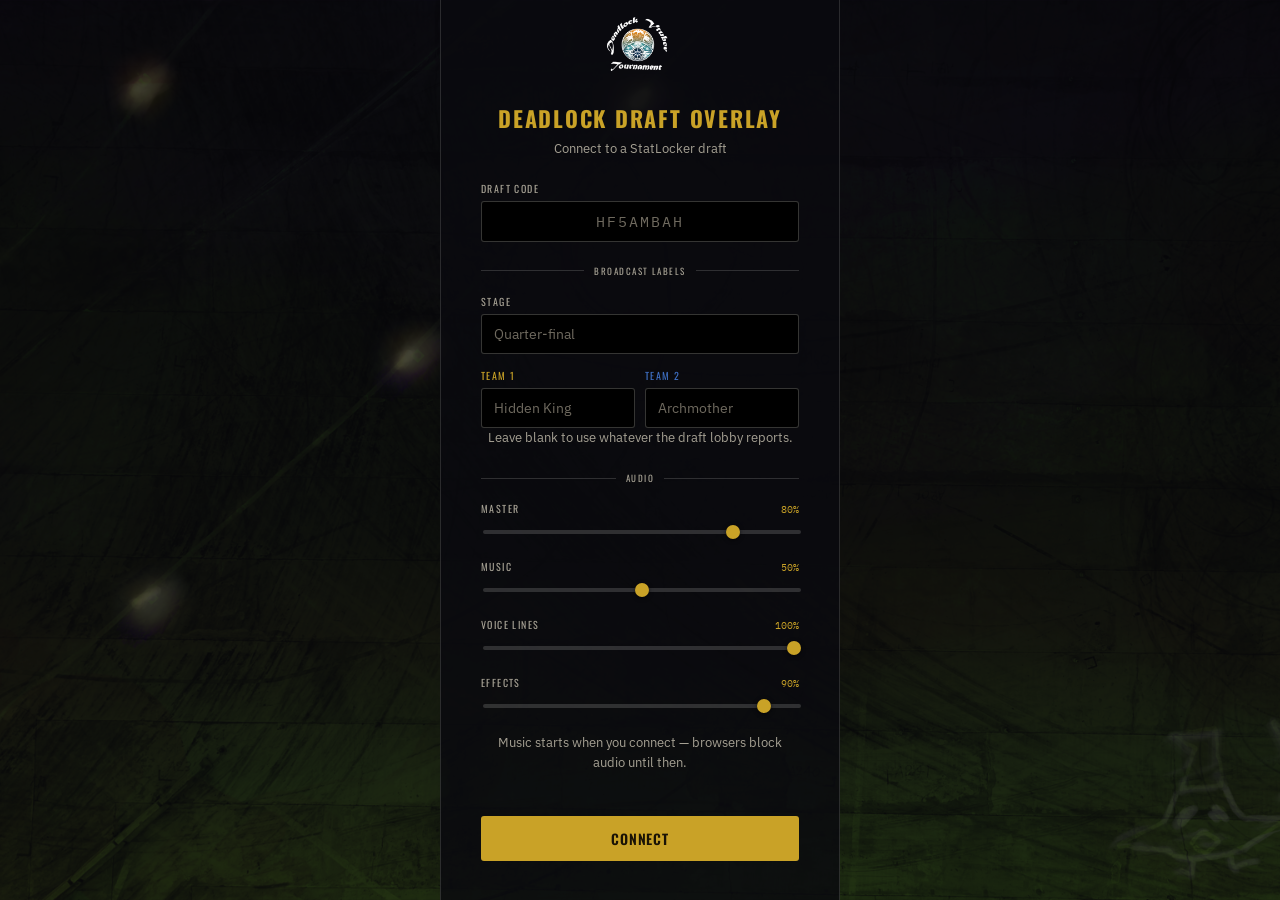
==== commit 52833a8d: "Voice lines and pick/ban stingers with music bed, mixed by four volume sliders on the connect screen" ====
--- a/index.html
+++ b/index.html
@@ -4,6 +4,9 @@
 <meta charset="utf-8" />
 <meta name="viewport" content="width=device-width,initial-scale=1" />
 <title>Deadlock Draft Overlay</title>
+
+<link rel="icon" type="image/png" href="assets/images/others/logo.png">
+<link rel="apple-touch-icon" href="assets/images/others/logo.png">
 
 <link rel="preconnect" href="https://fonts.googleapis.com">
 <link rel="preconnect" href="https://fonts.gstatic.com" crossorigin>
@@ -20,6 +23,7 @@
 <!-- Connection screen: hidden once a draft is joined -->
 <div id="setup">
   <div class="panel">
+    <img class="brand" src="assets/images/others/logo.png" alt="" />
     <h1>Deadlock Draft Overlay</h1>
     <p>Connect to a StatLocker draft</p>
 
@@ -47,6 +51,30 @@
     </div>
 
     <p class="hint">Leave blank to use whatever the draft lobby reports.</p>
+
+    <div class="divider"><span>Audio</span></div>
+
+    <label class="field slider-field">
+      <span class="label">Master <span class="val" id="volMasterVal">80%</span></span>
+      <input type="range" id="volMaster" min="0" max="100" step="1" value="80" />
+    </label>
+
+    <label class="field slider-field">
+      <span class="label">Music <span class="val" id="volMusicVal">50%</span></span>
+      <input type="range" id="volMusic" min="0" max="100" step="1" value="50" />
+    </label>
+
+    <label class="field slider-field">
+      <span class="label">Voice lines <span class="val" id="volVoiceVal">100%</span></span>
+      <input type="range" id="volVoice" min="0" max="100" step="1" value="100" />
+    </label>
+
+    <label class="field slider-field">
+      <span class="label">Effects <span class="val" id="volSfxVal">90%</span></span>
+      <input type="range" id="volSfx" min="0" max="100" step="1" value="90" />
+    </label>
+
+    <p class="hint">Music starts when you connect — browsers block audio until then.</p>
 
     <button id="connectBtn">Connect</button>
     <div class="status" id="statusMsg"></div>
@@ -82,12 +110,50 @@
 
     <!-- Timer, centred between the two pick rows -->
     <div class="timer" id="timer">
-      <svg class="timer-ring" viewBox="0 0 120 120" aria-hidden="true">
+      <svg class="timer-face" viewBox="0 0 120 120" aria-hidden="true">
+        <defs>
+          <linearGradient id="brass" x1="0" y1="0" x2="0" y2="1">
+            <stop offset="0%"   stop-color="#E8CE8A"/>
+            <stop offset="45%"  stop-color="#C9A227"/>
+            <stop offset="100%" stop-color="#8A6E18"/>
+          </linearGradient>
+          <linearGradient id="plate" x1="0" y1="0" x2="0" y2="1">
+            <stop offset="0%"   stop-color="#1B1B22"/>
+            <stop offset="100%" stop-color="#0A0A0F"/>
+          </linearGradient>
+        </defs>
+
+        <!-- Octagonal plate with a brass bevel -->
+        <polygon class="face-plate" points="21,0 99,0 120,21 120,99 99,120 21,120 0,99 0,21"/>
+        <polygon class="face-bevel" points="24.9,6 95.1,6 114,24.9 114,95.1 95.1,114 24.9,114 6,95.1 6,24.9"/>
+
+        <!-- Hour-style ticks, quarters longer -->
+        <g class="face-ticks">
+          <line class="tick major" x1="60.0" y1="20.0" x2="60.0" y2="13.0"/>
+          <line class="tick"       x1="81.5" y1="22.8" x2="83.5" y2="19.3"/>
+          <line class="tick"       x1="97.2" y1="38.5" x2="100.7" y2="36.5"/>
+          <line class="tick major" x1="100.0" y1="60.0" x2="107.0" y2="60.0"/>
+          <line class="tick"       x1="97.2" y1="81.5" x2="100.7" y2="83.5"/>
+          <line class="tick"       x1="81.5" y1="97.2" x2="83.5" y2="100.7"/>
+          <line class="tick major" x1="60.0" y1="100.0" x2="60.0" y2="107.0"/>
+          <line class="tick"       x1="38.5" y1="97.2" x2="36.5" y2="100.7"/>
+          <line class="tick"       x1="22.8" y1="81.5" x2="19.3" y2="83.5"/>
+          <line class="tick major" x1="20.0" y1="60.0" x2="13.0" y2="60.0"/>
+          <line class="tick"       x1="22.8" y1="38.5" x2="19.3" y2="36.5"/>
+          <line class="tick"       x1="38.5" y1="22.8" x2="36.5" y2="19.3"/>
+        </g>
+
+        <!-- Countdown ring -->
         <circle class="ring-bg" cx="60" cy="60" r="54" fill="none" stroke-width="5"/>
         <circle class="ring-fg" id="timerRing" cx="60" cy="60" r="54" fill="none" stroke-width="5"
                 stroke-dasharray="339.3" stroke-dashoffset="0"
                 transform="rotate(-90 60 60)"/>
+
+        <!-- Deco chevrons, top and bottom -->
+        <path class="face-chevron" d="M52,10 L60,3 L68,10"/>
+        <path class="face-chevron" d="M52,110 L60,117 L68,110"/>
       </svg>
+
       <div class="timer-center">
         <div class="timer-value" id="timerValue">--</div>
         <div class="timer-phase" id="timerPhase">Waiting</div>
--- a/css/tokens.css
+++ b/css/tokens.css
@@ -5,15 +5,28 @@
 
 :root{
   /* Surfaces */
-  --bg:               #4A4A4E;      /* set to `transparent` for OBS overlay use */
+  --bg:               #4A4A4E;
   --obsidian:         #0A0A0F;
   --obsidian-glass:   rgba(10, 10, 15, 0.82);
   --panel:            rgba(214, 214, 214, 0.9);
   --slot-empty:       rgba(214, 214, 214, 0.85);
 
+  /* Broadcast backdrop. --bg sits underneath as a solid colour so
+     there's never a flash of nothing while the image loads.
+     For a transparent OBS overlay set --bg-image to `none` and
+     --bg to `transparent`. Path is relative to this file. */
+  --bg-image:         url("../assets/images/others/background.png");
+
   /* Text */
   --ink:              #16161A;
   --ink-dim:          #55525C;
+
+  /* Text for dark surfaces (the connect screen). The tokens above
+     are tuned for the overlay's light panels, so they're unreadable
+     on anything dark — use these there instead. */
+  --ink-light:        #F2EFE8;
+  --ink-light-dim:    #A5A093;
+  --ink-light-faint:  #6F6A5F;
 
   /* Team colours */
   --amber:            #C9A227;
@@ -43,7 +56,7 @@
   --ban-h:            180px;
 
   --centre-gap:       40px;    /* space between the two ban pairs */
-  --timer-size:       130px;
+  --timer-size:       150px;
 
   /* Hero name plates. Fixed width so every name occupies the same
      footprint; height follows each SVG's own proportions. */
--- a/css/base.css
+++ b/css/base.css
@@ -10,9 +10,14 @@
   width: 100%;
   height: 100%;
   overflow: hidden;
-  background: var(--bg);
   color: var(--ink);
   font-family: var(--font-body);
+
+  background-color: var(--bg);
+  background-image: var(--bg-image);
+  background-position: center center;
+  background-size: cover;
+  background-repeat: no-repeat;
 }
 
 img{ display: block; }
--- a/css/setup.css
+++ b/css/setup.css
@@ -8,20 +8,43 @@
   display: flex;
   align-items: center;
   justify-content: center;
-  background: var(--obsidian);
   z-index: 10;
   overflow-y: auto;
   padding: 24px;
+
+  background-color: var(--obsidian);
+  background-image: var(--bg-image);
+  background-position: center center;
+  background-size: cover;
+  background-repeat: no-repeat;
 }
 
 #setup.hidden{ display: none; }
 
+/* Darkens the backdrop so the form reads clearly over it. */
+#setup::before{
+  content: '';
+  position: absolute;
+  inset: 0;
+  background: rgba(8, 8, 12, 0.74);
+}
+
 #setup .panel{
+  position: relative;   /* above the scrim */
+  z-index: 1;
   width: 400px;
   padding: 36px 40px;
   background: var(--obsidian-glass);
-  border: 1px solid var(--hairline);
+  border: 1px solid rgba(242, 239, 232, 0.14);
   border-radius: 4px;
+}
+
+/* Tournament logo above the title. */
+#setup .brand{
+  display: block;
+  width: 96px;
+  height: auto;
+  margin: 0 auto 16px;
 }
 
 #setup h1{
@@ -38,7 +61,7 @@
   margin: 0 0 24px;
   font-size: 13px;
   text-align: center;
-  color: var(--ink-dim);
+  color: var(--ink-light-dim);
 }
 
 /* ---------------- Fields ---------------- */
@@ -55,7 +78,7 @@
   font-size: 10px;
   letter-spacing: 0.14em;
   text-transform: uppercase;
-  color: var(--ink-dim);
+  color: var(--ink-light-dim);
 }
 
 .field .label.amber-label{ color: var(--amber); }
@@ -65,9 +88,10 @@
   width: 100%;
   padding: 10px 12px;
   background: #000;
-  border: 1px solid var(--hairline);
+  border: 1px solid rgba(242, 239, 232, 0.22);
   border-radius: var(--radius);
-  color: var(--ink);
+  color: var(--ink-light);
+  caret-color: var(--ink-light);
   font-family: var(--font-body);
   font-size: 14px;
 }
@@ -75,6 +99,94 @@
 #setup input:focus{
   outline: none;
   border-color: var(--amber);
+  box-shadow: 0 0 0 2px rgba(201, 162, 39, 0.18);
+}
+
+/* Chrome and Brave override the background on autofilled fields.
+   A large inset shadow is the only reliable way to keep them dark. */
+#setup input:-webkit-autofill,
+#setup input:-webkit-autofill:hover,
+#setup input:-webkit-autofill:focus{
+  -webkit-text-fill-color: var(--ink-light);
+  -webkit-box-shadow: 0 0 0 1000px #000 inset;
+  caret-color: var(--ink-light);
+}
+
+#setup input::selection{
+  background: var(--amber);
+  color: #1A1305;
+}
+
+/* ---------------- Volume sliders ---------------- */
+
+.slider-field .label{
+  display: flex;
+  justify-content: space-between;
+  align-items: baseline;
+}
+
+.slider-field .val{
+  font-family: var(--font-mono);
+  font-size: 10px;
+  letter-spacing: 0;
+  color: var(--amber);
+}
+
+/* The generic input rule above assumes a text box, so ranges need
+   most of it undone. */
+#setup input[type="range"]{
+  -webkit-appearance: none;
+  appearance: none;
+  width: 100%;
+  height: 18px;
+  padding: 0;
+  background: transparent;
+  border: none;
+  border-radius: 0;
+  cursor: pointer;
+}
+
+#setup input[type="range"]:focus{
+  outline: none;
+  border: none;
+  box-shadow: none;
+}
+
+#setup input[type="range"]::-webkit-slider-runnable-track{
+  height: 4px;
+  border-radius: 2px;
+  background: rgba(242, 239, 232, 0.16);
+}
+
+#setup input[type="range"]::-moz-range-track{
+  height: 4px;
+  border-radius: 2px;
+  background: rgba(242, 239, 232, 0.16);
+}
+
+#setup input[type="range"]::-webkit-slider-thumb{
+  -webkit-appearance: none;
+  appearance: none;
+  width: 14px;
+  height: 14px;
+  margin-top: -5px;
+  border: none;
+  border-radius: 50%;
+  background: var(--amber);
+  box-shadow: 0 1px 4px rgba(0, 0, 0, 0.6);
+}
+
+#setup input[type="range"]::-moz-range-thumb{
+  width: 14px;
+  height: 14px;
+  border: none;
+  border-radius: 50%;
+  background: var(--amber);
+  box-shadow: 0 1px 4px rgba(0, 0, 0, 0.6);
+}
+
+#setup input[type="range"]:focus-visible::-webkit-slider-thumb{
+  box-shadow: 0 0 0 3px rgba(201, 162, 39, 0.3);
 }
 
 #setup input.code{
@@ -85,7 +197,7 @@
   text-transform: uppercase;
 }
 
-#setup input::placeholder{ color: #4A4640; }
+#setup input::placeholder{ color: var(--ink-light-faint); }
 
 .field-row{
   display: grid;
@@ -109,7 +221,7 @@
   content: '';
   flex: 1;
   height: 1px;
-  background: var(--hairline);
+  background: rgba(242, 239, 232, 0.16);
 }
 
 .divider span{
@@ -117,7 +229,7 @@
   font-size: 9px;
   letter-spacing: 0.16em;
   text-transform: uppercase;
-  color: var(--ink-dim);
+  color: var(--ink-light-dim);
 }
 
 /* ---------------- Actions ---------------- */
@@ -126,7 +238,7 @@
   margin: 12px 0 0;
   font-size: 11px;
   line-height: 1.5;
-  color: #605B52;
+  color: var(--ink-light-faint);
 }
 
 #setup button{
@@ -152,7 +264,8 @@
   margin-top: 14px;
   font-size: 12px;
   text-align: center;
-  color: var(--ink-dim);
-}
-
-#setup .status.err{ color: var(--ban-red); }+  color: var(--ink-light-dim);
+}
+
+/* The palette's ban red is too dark to read on the panel. */
+#setup .status.err{ color: #E4707E; }
--- a/css/overlay.css
+++ b/css/overlay.css
@@ -335,6 +335,12 @@
 
 /* ---------------- Timer ---------------- */
 
+/*
+   An Art Deco brass plate rather than a plain ring: octagonal
+   frame, hour ticks and chevrons, in keeping with Deadlock's
+   1930s occult-noir look.
+*/
+
 .timer{
   position: absolute;
   top: 770px;
@@ -346,45 +352,87 @@
   display: flex;
   align-items: center;
   justify-content: center;
-}
-
-.timer-ring{
+  filter: drop-shadow(0 6px 16px rgba(0, 0, 0, 0.55));
+}
+
+.timer-face{
   position: absolute;
   inset: 0;
   width: 100%;
   height: 100%;
-}
-
-.ring-bg{ stroke: rgba(237, 231, 217, 0.1); }
+  overflow: visible;   /* chevrons sit outside the viewBox edge */
+}
+
+.face-plate{
+  fill: url(#plate);
+  stroke: url(#brass);
+  stroke-width: 2;
+}
+
+.face-bevel{
+  fill: none;
+  stroke: rgba(232, 206, 138, 0.28);
+  stroke-width: 1;
+}
+
+.face-ticks .tick{
+  stroke: rgba(232, 206, 138, 0.45);
+  stroke-width: 1.5;
+  stroke-linecap: round;
+}
+
+.face-ticks .tick.major{
+  stroke: rgba(232, 206, 138, 0.85);
+  stroke-width: 2.5;
+}
+
+.face-chevron{
+  fill: none;
+  stroke: url(#brass);
+  stroke-width: 2.5;
+  stroke-linecap: round;
+  stroke-linejoin: round;
+}
+
+.ring-bg{ stroke: rgba(232, 206, 138, 0.12); }
 
 .ring-fg{
   stroke: var(--amber);
   stroke-linecap: round;
-}
-
-.ring-fg.sapphire-active{ stroke: var(--sapphire); }
+  filter: drop-shadow(0 0 3px rgba(201, 162, 39, 0.7));
+}
+
+.ring-fg.sapphire-active{
+  stroke: var(--sapphire);
+  filter: drop-shadow(0 0 3px rgba(62, 111, 196, 0.7));
+}
 
 .timer-center{
   position: relative;
   text-align: center;
-}
-
+  z-index: 1;
+}
+
+/* Cream on the dark plate — the light-panel ink used before was
+   near-black here, which made the count all but invisible. */
 .timer-value{
   font-family: var(--font-mono);
-  font-size: 34px;
+  font-size: 40px;
   font-weight: 500;
   line-height: 1;
-  color: var(--ink);
+  color: var(--ink-light);
+  text-shadow: 0 2px 6px rgba(0, 0, 0, 0.9);
+  font-variant-numeric: tabular-nums;
 }
 
 .timer-phase{
-  margin-top: 5px;
+  margin-top: 6px;
   font-family: var(--font-display);
-  font-size: 10px;
-  letter-spacing: 0.12em;
+  font-size: 9px;
+  letter-spacing: 0.14em;
   text-transform: uppercase;
-  color: var(--ink-dim);
-  max-width: 110px;
+  color: rgba(232, 206, 138, 0.7);
+  max-width: 96px;
   white-space: nowrap;
   overflow: hidden;
   text-overflow: ellipsis;
